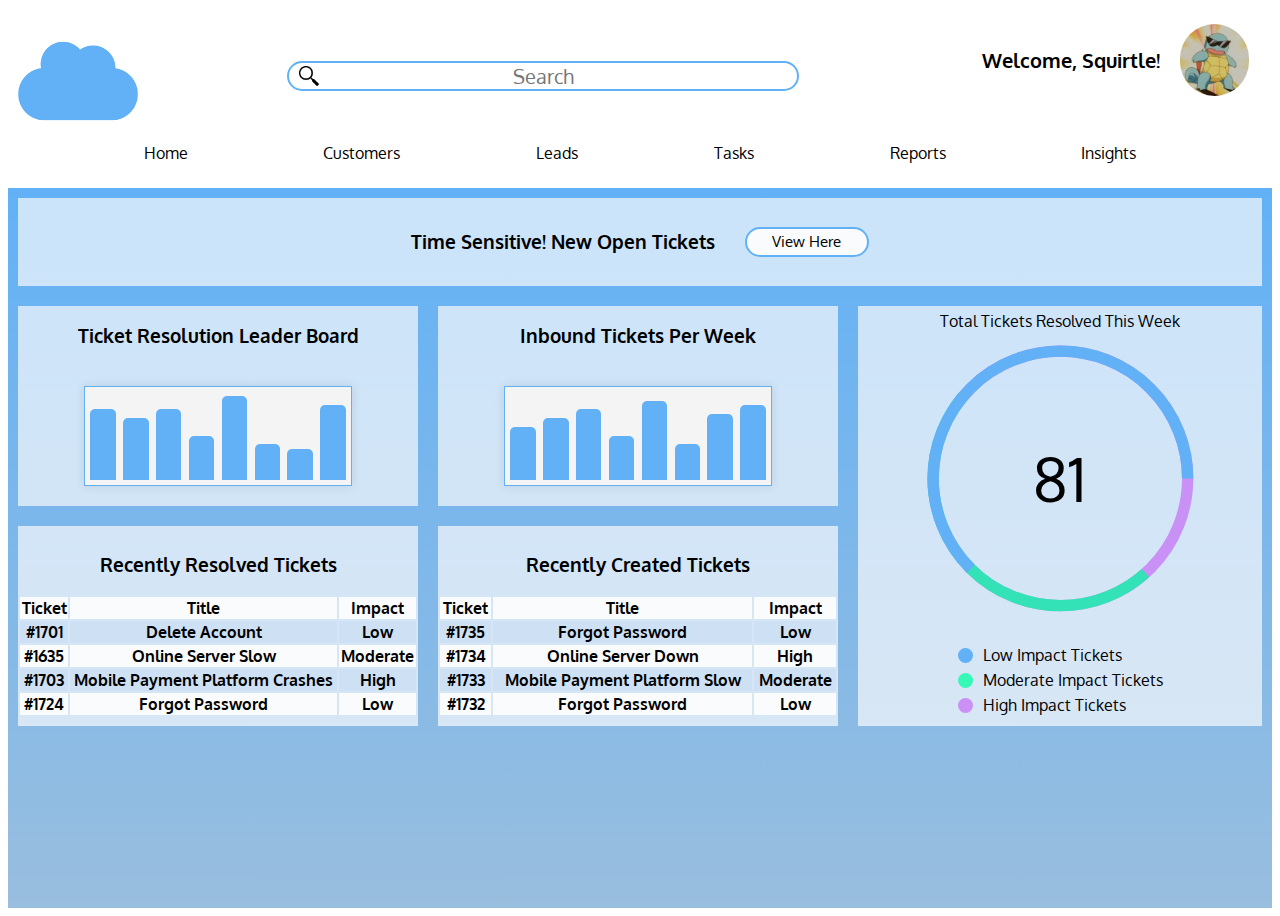
==== ticket/index.html @ 398c9636 "Initial commit" ====
<!DOCTYPE html>
<html lang="en">
<head>
    <meta charset="UTF-8">
    <meta name="viewport" content="width=device-width, initial-scale=1.0">
    <link href="style.css" rel="stylesheet">
    <title>Salesforce: Sales</title>
</head>
<body>
    <div class="container">
        <div class="header-menu">
            <div class="header-top">
                <div class="left">
                    <div class="header-logo"></div>
                    <div class="search-bar-container">
                        <input type="text" class="search-bar" placeholder="Search">
                    </div>
                </div>
                <div class="right">
                    <div class="icons">
                        <h4>Welcome, Squirtle!</h4>
                        <img class="pic" src="images/squirtle.png">
                    </div>
                </div>
            </div>
            <div class="header-bottom">
                <div class="Home">Home</div>
                <div class="Customers">Customers</div>
                <div class="Leads">Leads</div>
                <div class="Tasks">Tasks</div>
                <div class="Reports">Reports</div>
                <div class="Insights">Insights</div>
            </div>
        </div>
        <div class="lower-container">
            <div class="notifications">
                <h3>Time Sensitive! New Open Tickets</h3>
                <button class="notification-button">View Here</button>
            </div>
            <div class="activities">
                <div class="ticket-activities">
                    <div class="activities-per-rep">
                        <h3>Ticket Resolution Leader Board</h3>
                        <div class="bar-graph-reps">
                            <div class="bar" style="height: 80%;"></div>
                            <div class="bar" style="height: 70%;"></div>
                            <div class="bar" style="height: 80%;"></div>
                            <div class="bar" style="height: 50%;"></div>
                            <div class="bar" style="height: 95%;"></div>
                            <div class="bar" style="height: 40%;"></div>
                            <div class="bar" style="height: 35%;"></div>
                            <div class="bar" style="height: 85%;"></div>
                        </div>
                    </div>
                    <div class="last-resolved-ticket">
                        <h3>Recently Resolved Tickets</h3>
                        <table class="resolved-tickets-table">
                            <tr class="light">
                                <th>Ticket</th>
                                <th>Title</th>
                                <th>Impact</th>
                            </tr>
                            <tr class="dark">
                                <th>#1701</th>
                                <th>Delete Account</th>
                                <th>Low</th>
                            </tr>
                            <tr class="light">
                                <th>#1635</th>
                                <th>Online Server Slow</th>
                                <th>Moderate</th>
                            </tr>
                            <tr class="dark">
                                <th>#1703</th>
                                <th>Mobile Payment Platform Crashes</th>
                                <th>High</th>
                            </tr>
                            <tr class="light">
                                <th>#1724</th>
                                <th>Forgot Password</th>
                                <th>Low</th>
                            </tr>
                        </table>
                    </div>
                </div>
            <div class="tickets">
                <div class="inbound-tickets-per-week">
                    <h3>Inbound Tickets Per Week</h3>
                    <div class="bar-graph-tickets">
                        <div class="bar" style="height: 60%;"></div>
                        <div class="bar" style="height: 70%;"></div>
                        <div class="bar" style="height: 80%;"></div>
                        <div class="bar" style="height: 50%;"></div>
                        <div class="bar" style="height: 90%;"></div>
                        <div class="bar" style="height: 40%;"></div>
                        <div class="bar" style="height: 75%;"></div>
                        <div class="bar" style="height: 85%;"></div>
                    </div>
                </div>
                <div class="recent-tickets">
                    <h3>Recently Created Tickets</h3>
                    <table class="new-tickets-table">
                        <tr class="light">
                            <th>Ticket</th>
                            <th>Title</th>
                            <th>Impact</th>
                        </tr>
                        <tr class="dark">
                            <th>#1735</th>
                            <th>Forgot Password</th>
                            <th>Low</th>
                        </tr>
                        <tr class="light">
                            <th>#1734</th>
                            <th>Online Server Down</th>
                            <th>High</th>
                        </tr>
                        <tr class="dark">
                            <th>#1733</th>
                            <th>Mobile Payment Platform Slow</th>
                            <th>Moderate</th>
                        </tr>
                        <tr class="light">
                            <th>#1732</th>
                            <th>Forgot Password</th>
                            <th>Low</th>
                        </tr>
                    </table>
                </div>
            </div>
                <div class="circle-graph"> Total Tickets Resolved This Week
                    <div class="graph-container">
                        <svg viewBox='0 0 100 100'>
                            <circle cx='50' cy='50' r='45' id='purple'/>
                            <circle cx='50' cy='50' r='45' id='green'/>
                            <circle cx='50' cy='50' r='45' id='blue'/>
                          </svg>
                        <div class='graph-num'>81</div>
                    </div>
                    <div class="key">
                        <div class="key-item">
                            <div class="color-circle" id="blue-key"></div>
                            <div class="Tickets">Low Impact Tickets</div>
                        </div>
                        <div class="key-item">
                            <div class="color-circle" id="green-key"></div>
                            <div class="Tickets">Moderate Impact Tickets</div>
                        </div>
                        <div class="key-item">
                            <div class="color-circle" id="purple-key"></div>
                            <div class="Tickets">High Impact Tickets</div>
                        </div>
                    </div>
                </div>
            </div>
        </div>
        </div>
    </div>
</body>
</html>
---- ticket/style.css ----
@import url('https://fonts.googleapis.com/css2?family=Oxygen&display=swap');

* {
    font-family: "Oxygen";
}

.header-menu {
    background-color: white;
    height: 20vh;
}


.header-top {
    height: 15vh;
    display: flex;
    justify-content: space-between;
    align-items: center ;
    gap: 10px
}

.search-bar-container {
    flex: 1; /* Take up remaining space */
    display: flex;
    justify-content: center; 
    align-items: center;
}

.search-bar {
    width: 40vw;
    height: 30px;
    align-content: center;
    text-align: center;
    border: solid 2px rgb(98, 177, 246);
    border-radius: 30px;
    font-size: 20px;
    background: url(/ticket/images/Magnifying_glass_icon.svg.png) no-repeat 10px center; 
    background-size: 20px 20px; /* Adjust size of the icon */
    box-sizing: border-box; /* Include padding and border in element's total width and height */
} 

.header-logo {
    background-image: url(/ticket/images/crm-icon.png);
    background-repeat: no-repeat;
    background-size: contain; 
    background-position: left; 
    height: 120px;
    width: 120px;
    margin-top: 10px;
    margin-left: 10px;
}

.header-bottom {
    display: flex;
    justify-content: space-evenly;
    height: 5vh;
}

.left {
    display: flex;
    width: 75vw;
}

.right {
    width: 25vw;
    height: 20vh;
    margin-top: 30px;
}

.icons {
    display: flex;
    justify-content: center;
    align-items: center;
    gap: 20px;
    margin-top: 20px;
    font-size: 20px;
}

.pic {
    border-radius: 100px;
    border: 1px black;
    fill: white;
    height: 100%;
    width: 22%;
}

/* */

.lower-container {
    background: linear-gradient(rgb(98, 177, 246), rgb(153, 190, 222));
    height: 80vh;
    display: flex;
    flex-direction: column;
}

.notifications {
    background-color: rgba(250, 251, 252, 0.686);
    height: 10vh;
    margin: 10px 10px 10px 10px;
    display: flex;
    justify-content: center;
    align-items: center;
    gap: 30px;
}

.notification-button {
    border-radius: 30px;
    width: 10%;
    height: 30px;
    font-size: 15px;
    border: solid 2px rgb(98, 177, 246);
    background-color: rgb(250, 251, 252);
}

.notification-button:hover {
    cursor: pointer;
    background-color: rgba(250, 251, 252, 0.777);
}

.notification-button:active {
    cursor: pointer;
    background-color: rgba(250, 251, 252, 0.392);
}

.activities {
    display: flex;
    height: 70vh;
    justify-content: space-around;
    align-content: center;
}

.activities-per-rep,
.last-resolved-ticket,
.inbound-tickets-per-week,
.recent-tickets {
    background-color: rgba(250, 251, 252, 0.686);
    margin: 10px 10px 20px 10px;
    width: 400px;
    height: 200px;
    display: flex;
    justify-content: center;
}

/* */ 

.activities-per-rep,
.inbound-tickets-per-week {
    display: flex;
    flex-direction: column;
    align-items: center;
}

.last-resolved-ticket,
.recent-tickets {
    display: flex;
    flex-direction: column;
    align-items: center;
}

.resolved-tickets-table,
.new-tickets-table {
    width: 400px;
    
}

.dark {
    background-color: rgb(206, 225, 244);
}

.light {
    background-color: rgb(250, 251, 252);
}

.bar-graph-reps,
.bar-graph-tickets {
    display: flex;
    justify-content: space-between; /* Evenly distribute the bars */
    align-items: flex-end; /* Align bars to the bottom */
    width: 20vw; 
    height: 40vh;
    margin: 20px auto; /* Center the graph horizontally */
    padding: 5px;
    border: 1px solid rgb(98, 177, 246); /* Optional border */
    background-color: #f4f4f4; /* Background color of the graph container */
    box-shadow: 0 0 10px rgba(0, 0, 0, 0.1); /* Optional shadow for better visibility */
}

.bar {
    width: 10%;
    background-color: rgb(98, 177, 246);
    border-radius: 5px 5px 0 0; /* Rounded top corners for bars */
    height: 200px;
    display: flex;
    align-items: flex-end; /* Align bars to the bottom of their container */
    justify-content: center; /* Center bars horizontally within their container */
    transition: height 0.3s ease; /* Smooth transition for height changes */
}

/* */ 

.circle-graph {
    background-color: rgba(250, 251, 252, 0.686);
    margin: 10px 10px 10px 10px;
    width: 420px;
    height: 420px;
    display: flex;
    flex-direction: column;
    align-items: center;
    justify-content: center;
}

.graph-container {
    display: flex;
    align-items: center;
    justify-content: center;
    width: 70%;
    height: 70%;
}

svg {
    display: block; /* Ensures the SVG takes up its own space */
}


/* */

.graph-num {
    position: absolute;
    font-size: 60px;
}

circle {
stroke-width: 4px;
fill: transparent;
}

#purple {
stroke: rgba(197, 115, 244, 0.75);

}

#blue {
stroke: rgb(98, 177, 246);
stroke-dasharray: 205.5, 284; /* length of arc, circumference of circle */
stroke-dashoffset: -105.75; /* offset of arc from start point (1/2 arc length + 1/4 circumference) */
}

#green {
stroke: rgba(0, 255, 162, 0.75);
stroke-dasharray: 135.5, 284; /* length of arc, circumference of circle */
stroke-dashoffset: -37.75; /* offset of  arc from start point (1/2 of arc length) */
}

/* Key Styles */
.key {
    margin-top: 20px;
}
.key-item {
    display: flex;
    align-items: center;
    margin-bottom: 5px;
}
.color-circle {
    width: 15px;
    height: 15px;
    border-radius: 50%;
    margin-right: 10px;
}
#purple-key {
    background-color: rgba(197, 115, 244, 0.75);
}
#green-key {
    background-color: rgba(0, 255, 162, 0.75);
}
#blue-key {
    background-color: rgb(98, 177, 246);
}

/* */

@media (max-width: 1082px) {
    .circle-graph, 
    .notification-button {
        display: none;
    }
}

@media (max-width: 639px) {
    .tickets,
    .circle-graph,
    .icons,
    .bar-graph-reps,
    .bar-graph-tickets {
        display: none;
    }
}

@media (max-width: 360px) {
    .search-bar,
    .icons,
    .header-bottom,
    .notifications,
    .activities,
    .tickets,
    .circle-graph {
        display: none;
    }
}
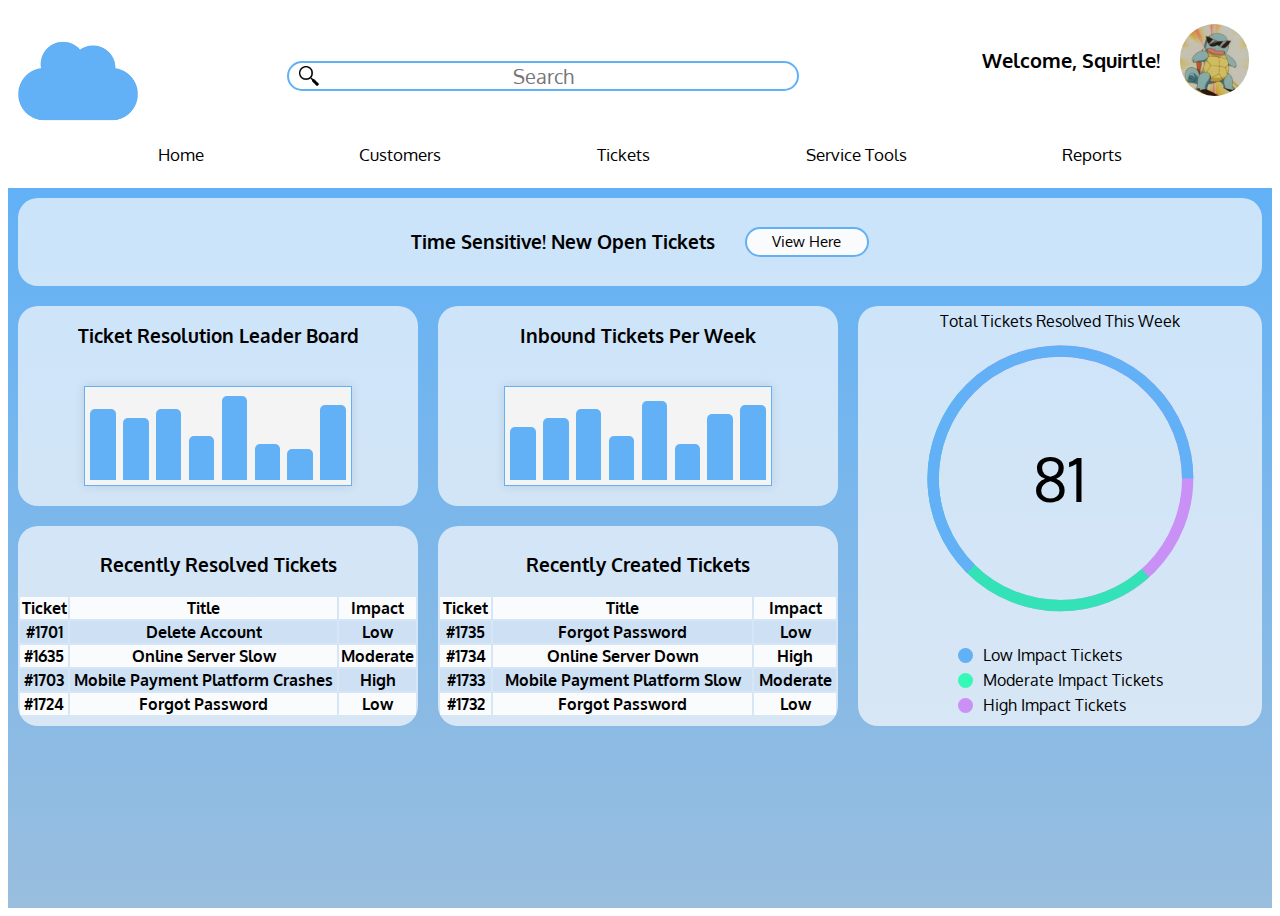
==== commit 33f81857: "Make header menu buttons" ====
--- a/ticket/index.html
+++ b/ticket/index.html
@@ -24,12 +24,21 @@
                 </div>
             </div>
             <div class="header-bottom">
-                <div class="Home">Home</div>
-                <div class="Customers">Customers</div>
-                <div class="Leads">Leads</div>
-                <div class="Tasks">Tasks</div>
-                <div class="Reports">Reports</div>
-                <div class="Insights">Insights</div>
+                <div class="Home">
+                    <button class="header-button">Home</button>
+                </div>
+                <div class="Customers">
+                    <button class="header-button">Customers</button>
+                </div>
+                <div class="Tickets">
+                    <button class="header-button">Tickets</button>
+                </div>
+                <div class="Service Tools">
+                    <button class="header-button">Service Tools</button>
+                </div>
+                <div class="Reports">
+                    <button class="header-button">Reports</button>
+                </div>
             </div>
         </div>
         <div class="lower-container">
--- a/ticket/style.css
+++ b/ticket/style.css
@@ -49,6 +49,23 @@
     margin-left: 10px;
 }
 
+.header-button {
+    border: none;
+    background-color: white;
+    font-family: "Oxygen";
+    font-size: 17px;
+}
+
+.header-button:hover {
+    cursor: pointer;
+    color: rgb(98, 177, 246)
+}
+
+.header-button:active {
+    cursor: pointer;
+    color: rgb(153, 190, 222)
+}
+
 .header-bottom {
     display: flex;
     justify-content: space-evenly;
@@ -100,6 +117,7 @@
     justify-content: center;
     align-items: center;
     gap: 30px;
+    border-radius: 20px;
 }
 
 .notification-button {
@@ -138,6 +156,7 @@
     height: 200px;
     display: flex;
     justify-content: center;
+    border-radius: 20px;
 }
 
 /* */ 
@@ -206,6 +225,7 @@
     flex-direction: column;
     align-items: center;
     justify-content: center;
+    border-radius: 20px;
 }
 
 .graph-container {
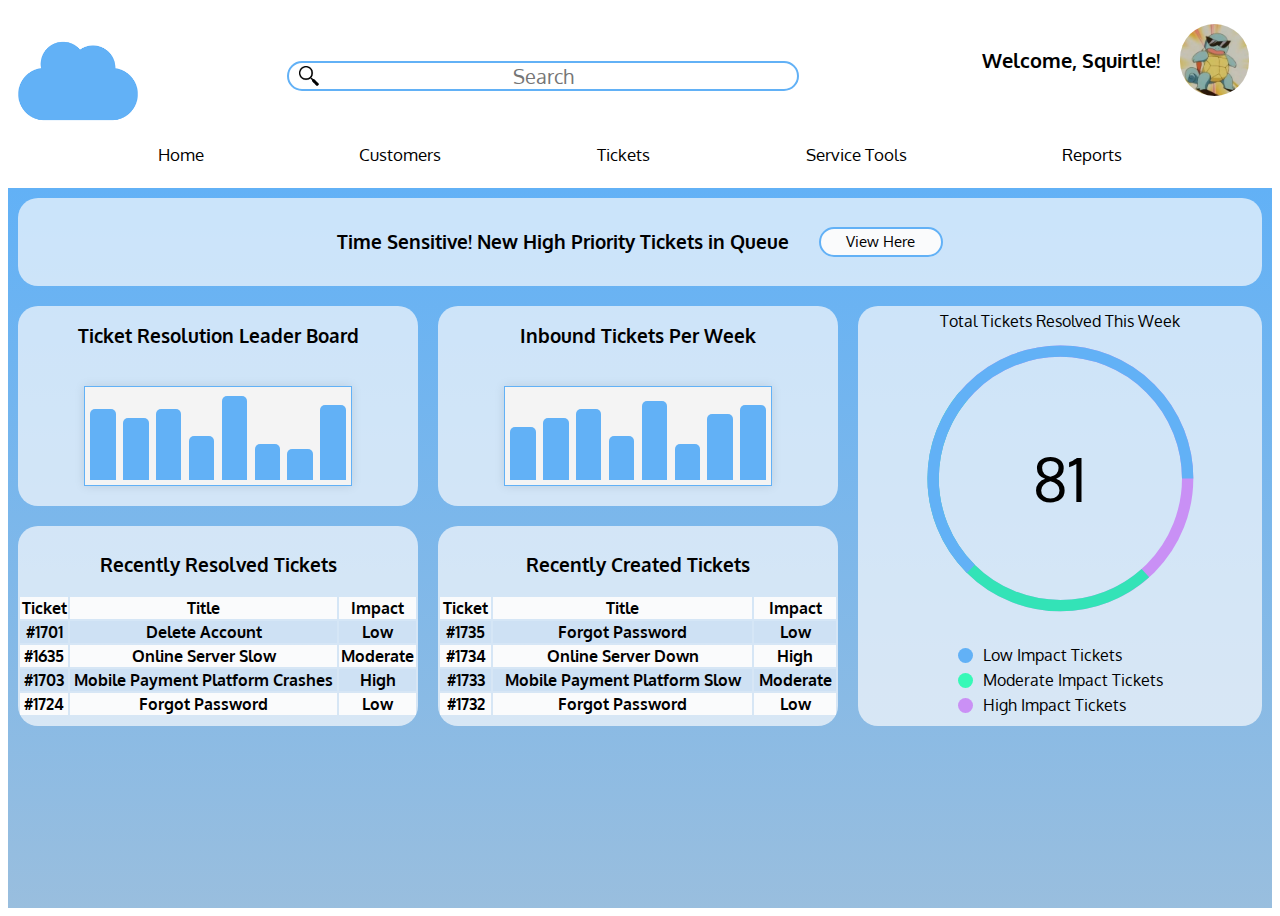
==== commit 2282cd9f: "Add screenshots and update ticket index" ====
--- a/ticket/index.html
+++ b/ticket/index.html
@@ -4,7 +4,7 @@
     <meta charset="UTF-8">
     <meta name="viewport" content="width=device-width, initial-scale=1.0">
     <link href="style.css" rel="stylesheet">
-    <title>Salesforce: Sales</title>
+    <title>Customer Cloud: Incident Response</title>
 </head>
 <body>
     <div class="container">
@@ -19,7 +19,7 @@
                 <div class="right">
                     <div class="icons">
                         <h4>Welcome, Squirtle!</h4>
-                        <img class="pic" src="images/squirtle.png">
+                        <img class="pic" src="/images/squirtle.png">
                     </div>
                 </div>
             </div>
@@ -43,7 +43,7 @@
         </div>
         <div class="lower-container">
             <div class="notifications">
-                <h3>Time Sensitive! New Open Tickets</h3>
+                <h3>Time Sensitive! New High Priority Tickets in Queue</h3>
                 <button class="notification-button">View Here</button>
             </div>
             <div class="activities">
